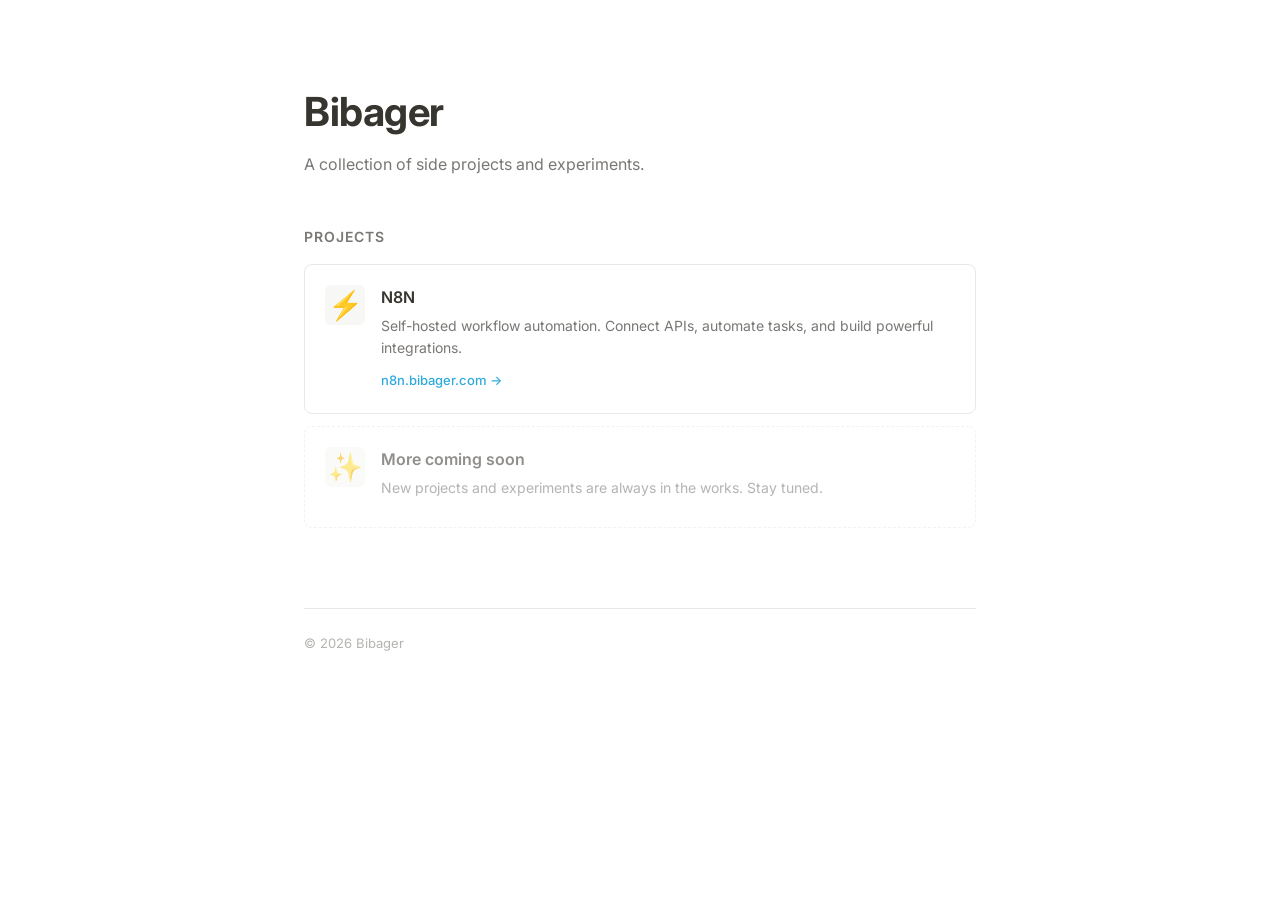
==== index.html @ 234fad2e "Add homepage files" ====
<!DOCTYPE html>
<html lang="en">
<head>
    <meta charset="UTF-8">
    <meta name="viewport" content="width=device-width, initial-scale=1.0">
    <title>Bibager - Side Projects Hub</title>
    <link rel="preconnect" href="https://fonts.googleapis.com">
    <link rel="preconnect" href="https://fonts.gstatic.com" crossorigin>
    <link href="https://fonts.googleapis.com/css2?family=Inter:wght@400;500;600;700&display=swap" rel="stylesheet">
    <link rel="stylesheet" href="style.css">
</head>
<body>
    <div class="container">
        <header>
            <h1>Bibager</h1>
            <p class="subtitle">A collection of side projects and experiments.</p>
        </header>

        <section class="projects">
            <h2>Projects</h2>
            <div class="project-grid">

                <a href="https://n8n.bibager.com" class="project-card" target="_blank">
                    <div class="card-icon">&#9889;</div>
                    <div class="card-content">
                        <h3>N8N</h3>
                        <p>Self-hosted workflow automation. Connect APIs, automate tasks, and build powerful integrations.</p>
                        <span class="card-link">n8n.bibager.com &rarr;</span>
                    </div>
                </a>

                <div class="project-card coming-soon">
                    <div class="card-icon">&#10024;</div>
                    <div class="card-content">
                        <h3>More coming soon</h3>
                        <p>New projects and experiments are always in the works. Stay tuned.</p>
                    </div>
                </div>

            </div>
        </section>

        <footer>
            <p>&copy; 2026 Bibager</p>
        </footer>
    </div>
</body>
</html>
---- style.css ----
* {
    margin: 0;
    padding: 0;
    box-sizing: border-box;
}

body {
    font-family: 'Inter', -apple-system, BlinkMacSystemFont, 'Segoe UI', sans-serif;
    background-color: #ffffff;
    color: #37352f;
    line-height: 1.6;
    -webkit-font-smoothing: antialiased;
}

.container {
    max-width: 720px;
    margin: 0 auto;
    padding: 80px 24px 40px;
}

header {
    margin-bottom: 48px;
}

header h1 {
    font-size: 40px;
    font-weight: 700;
    letter-spacing: -0.5px;
    margin-bottom: 8px;
}

.subtitle {
    font-size: 16px;
    color: #787774;
}

.projects h2 {
    font-size: 14px;
    font-weight: 600;
    text-transform: uppercase;
    letter-spacing: 1px;
    color: #787774;
    margin-bottom: 16px;
}

.project-grid {
    display: flex;
    flex-direction: column;
    gap: 12px;
}

.project-card {
    display: flex;
    align-items: flex-start;
    gap: 16px;
    padding: 20px;
    border: 1px solid #e8e8e5;
    border-radius: 8px;
    text-decoration: none;
    color: inherit;
    transition: background-color 0.15s ease, box-shadow 0.15s ease;
}

a.project-card:hover {
    background-color: #fafafa;
    box-shadow: 0 1px 3px rgba(0, 0, 0, 0.04);
}

.project-card.coming-soon {
    opacity: 0.55;
    border-style: dashed;
}

.card-icon {
    font-size: 28px;
    line-height: 1;
    flex-shrink: 0;
    width: 40px;
    height: 40px;
    display: flex;
    align-items: center;
    justify-content: center;
    background: #f7f7f5;
    border-radius: 6px;
}

.card-content h3 {
    font-size: 16px;
    font-weight: 600;
    margin-bottom: 4px;
}

.card-content p {
    font-size: 14px;
    color: #787774;
    margin-bottom: 8px;
}

.card-link {
    font-size: 13px;
    font-weight: 500;
    color: #2eaadc;
}

footer {
    margin-top: 80px;
    padding-top: 24px;
    border-top: 1px solid #e8e8e5;
}

footer p {
    font-size: 13px;
    color: #b4b4b0;
}

@media (max-width: 480px) {
    .container {
        padding: 48px 16px 32px;
    }

    header h1 {
        font-size: 32px;
    }

    .project-card {
        padding: 16px;
    }
}
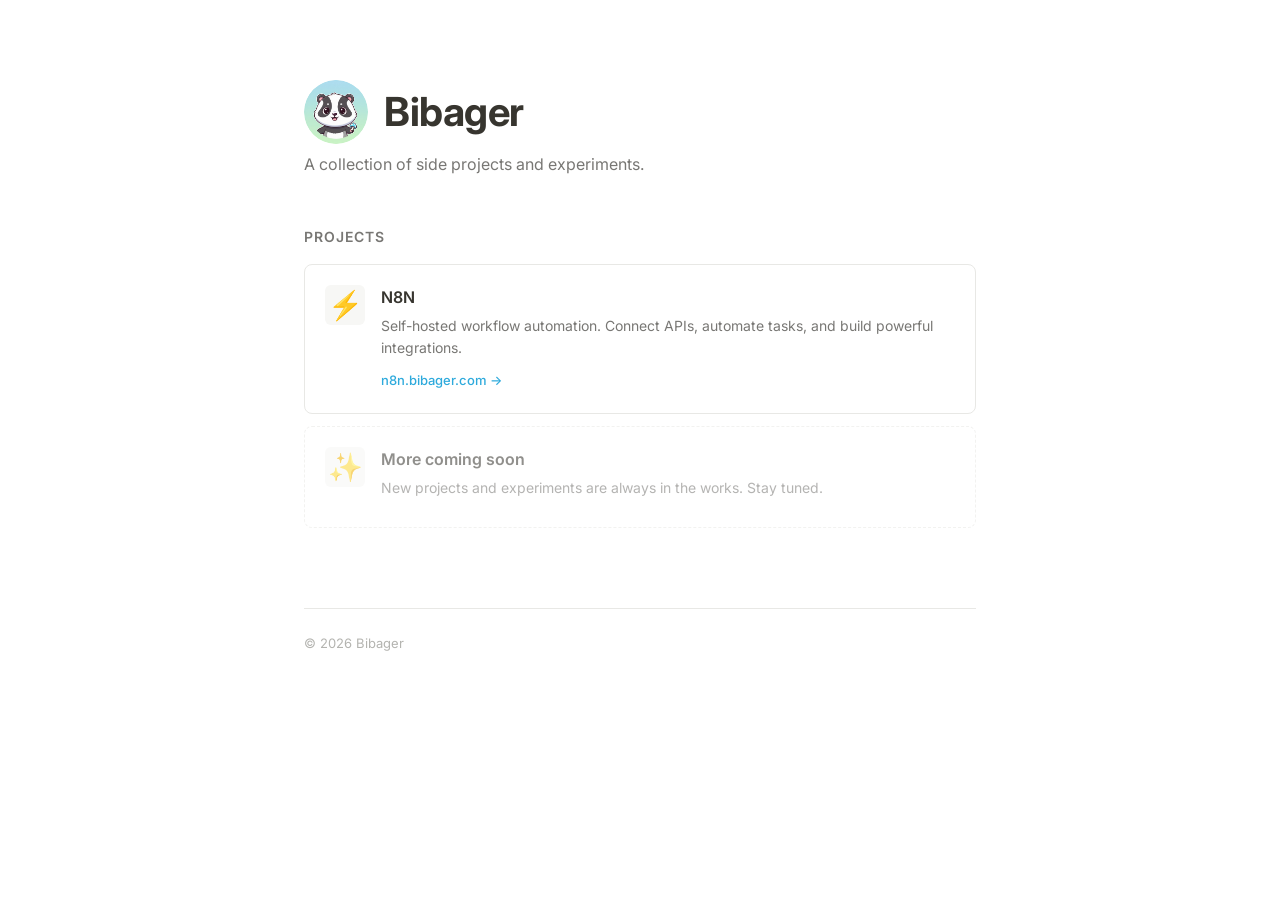
==== commit 7fa340fe: "Add mascot avatar to header" ====
--- a/index.html
+++ b/index.html
@@ -12,7 +12,10 @@
 <body>
     <div class="container">
         <header>
-            <h1>Bibager</h1>
+            <div class="header-title">
+                <img src="mascot.png" alt="Bibager mascot" class="mascot">
+                <h1>Bibager</h1>
+            </div>
             <p class="subtitle">A collection of side projects and experiments.</p>
         </header>
 
--- a/style.css
+++ b/style.css
@@ -22,11 +22,26 @@
     margin-bottom: 48px;
 }
 
+.header-title {
+    display: flex;
+    align-items: center;
+    gap: 16px;
+    margin-bottom: 8px;
+}
+
+.mascot {
+    width: 64px;
+    height: 64px;
+    border-radius: 50%;
+    object-fit: cover;
+    flex-shrink: 0;
+}
+
 header h1 {
     font-size: 40px;
     font-weight: 700;
     letter-spacing: -0.5px;
-    margin-bottom: 8px;
+    margin-bottom: 0;
 }
 
 .subtitle {
@@ -118,6 +133,11 @@
         padding: 48px 16px 32px;
     }
 
+    .mascot {
+        width: 48px;
+        height: 48px;
+    }
+
     header h1 {
         font-size: 32px;
     }
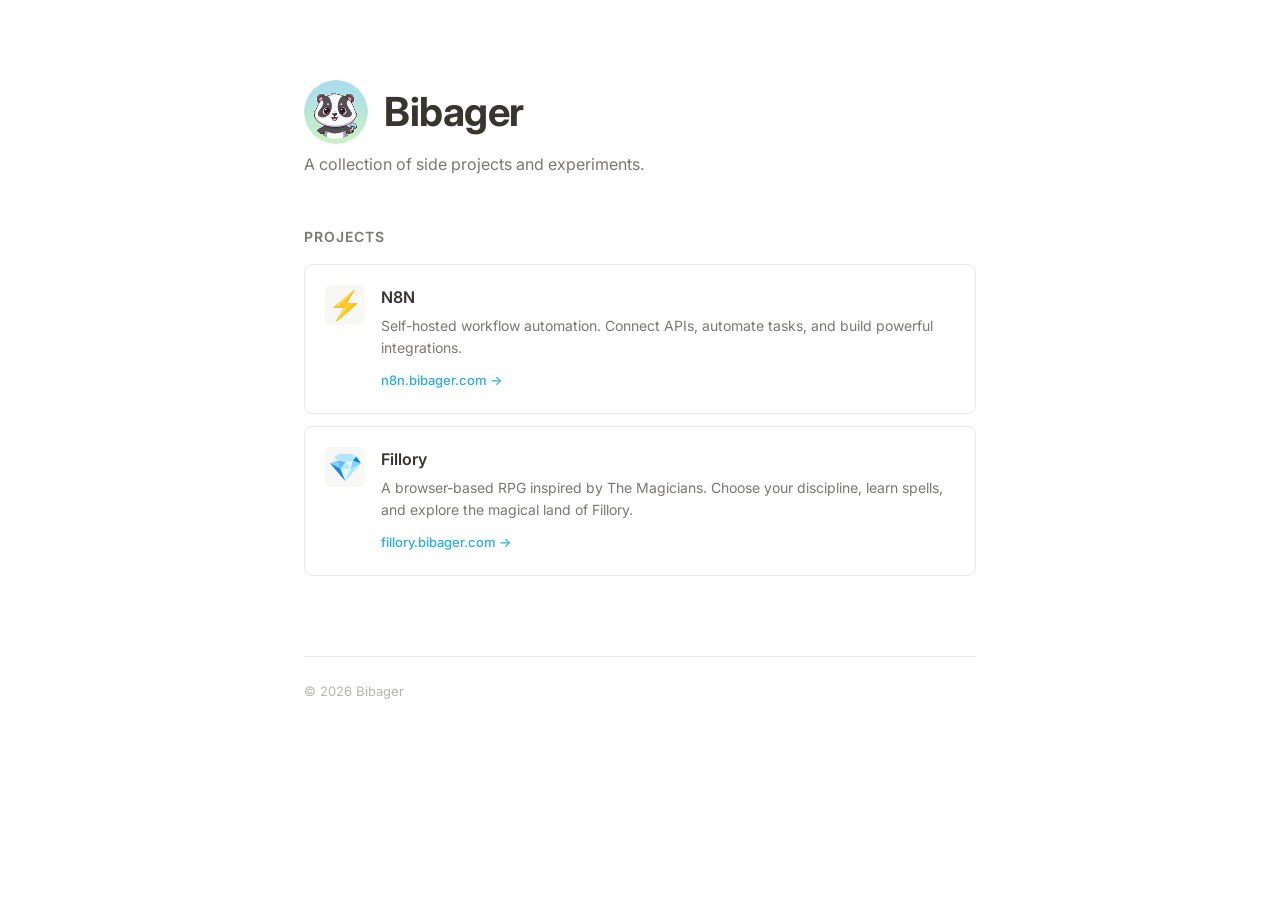
==== commit ae7bba8b: "Add Fillory RPG to homepage projects Replace "More coming soon" placeholder with link to fillory.bib" ====
--- a/index.html
+++ b/index.html
@@ -32,13 +32,14 @@
                     </div>
                 </a>
 
-                <div class="project-card coming-soon">
-                    <div class="card-icon">&#10024;</div>
+                <a href="https://fillory.bibager.com" class="project-card" target="_blank">
+                    <div class="card-icon">&#128142;</div>
                     <div class="card-content">
-                        <h3>More coming soon</h3>
-                        <p>New projects and experiments are always in the works. Stay tuned.</p>
+                        <h3>Fillory</h3>
+                        <p>A browser-based RPG inspired by The Magicians. Choose your discipline, learn spells, and explore the magical land of Fillory.</p>
+                        <span class="card-link">fillory.bibager.com &rarr;</span>
                     </div>
-                </div>
+                </a>
 
             </div>
         </section>
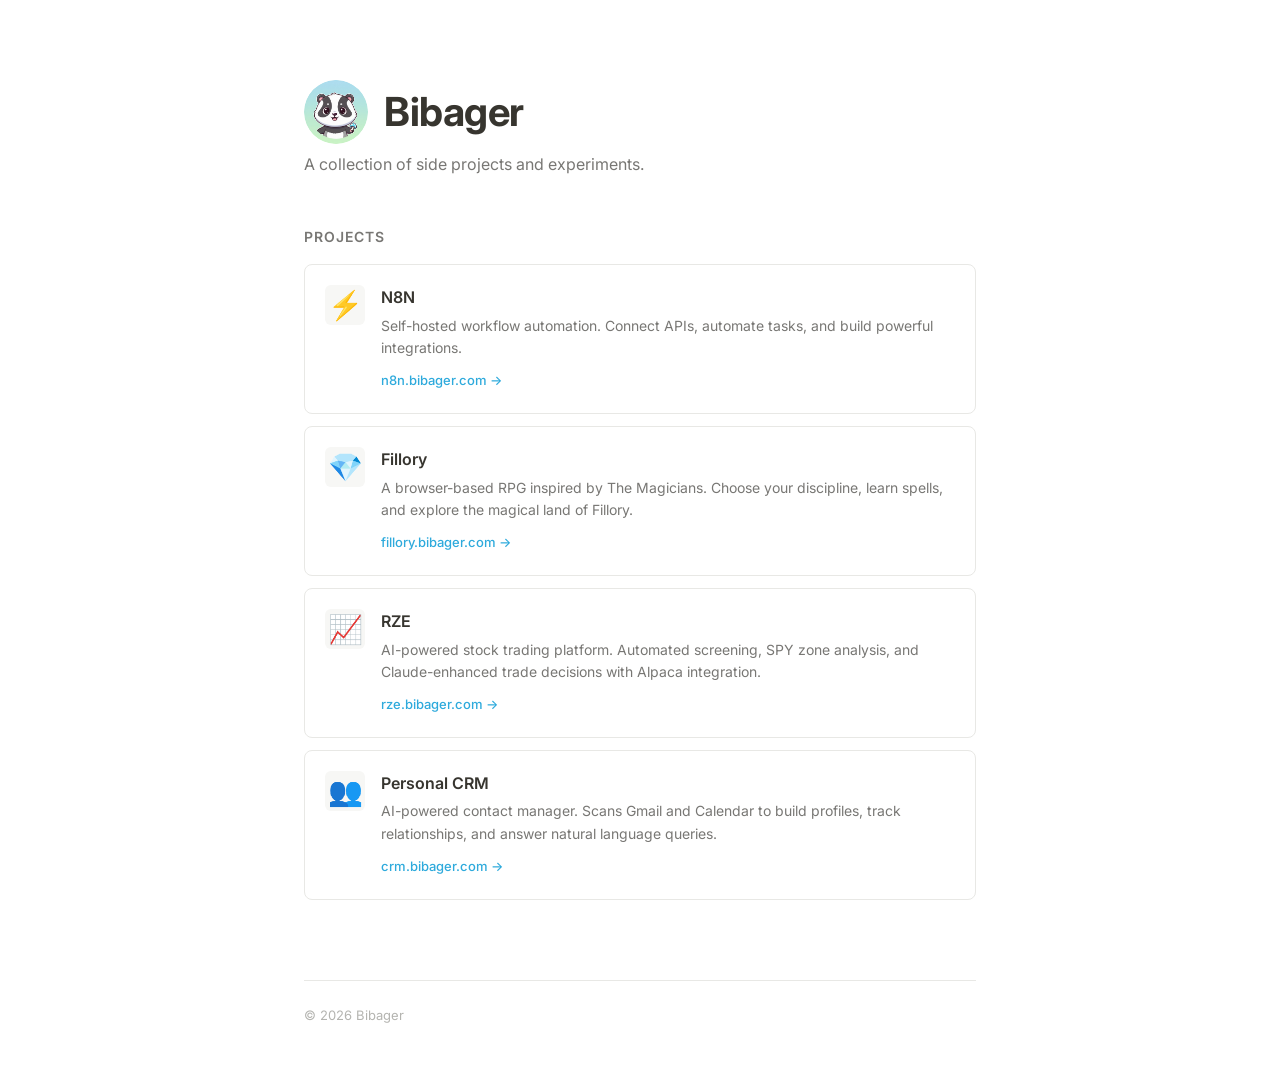
==== commit 65c0e5b2: "Add RZE and Personal CRM to homepage projects Co-Authored-By: Claude Opus 4.6 <noreply@anthropic.com" ====
--- a/index.html
+++ b/index.html
@@ -41,6 +41,24 @@
                     </div>
                 </a>
 
+                <a href="https://rze.bibager.com" class="project-card" target="_blank">
+                    <div class="card-icon">&#128200;</div>
+                    <div class="card-content">
+                        <h3>RZE</h3>
+                        <p>AI-powered stock trading platform. Automated screening, SPY zone analysis, and Claude-enhanced trade decisions with Alpaca integration.</p>
+                        <span class="card-link">rze.bibager.com &rarr;</span>
+                    </div>
+                </a>
+
+                <a href="https://crm.bibager.com" class="project-card" target="_blank">
+                    <div class="card-icon">&#128101;</div>
+                    <div class="card-content">
+                        <h3>Personal CRM</h3>
+                        <p>AI-powered contact manager. Scans Gmail and Calendar to build profiles, track relationships, and answer natural language queries.</p>
+                        <span class="card-link">crm.bibager.com &rarr;</span>
+                    </div>
+                </a>
+
             </div>
         </section>
 
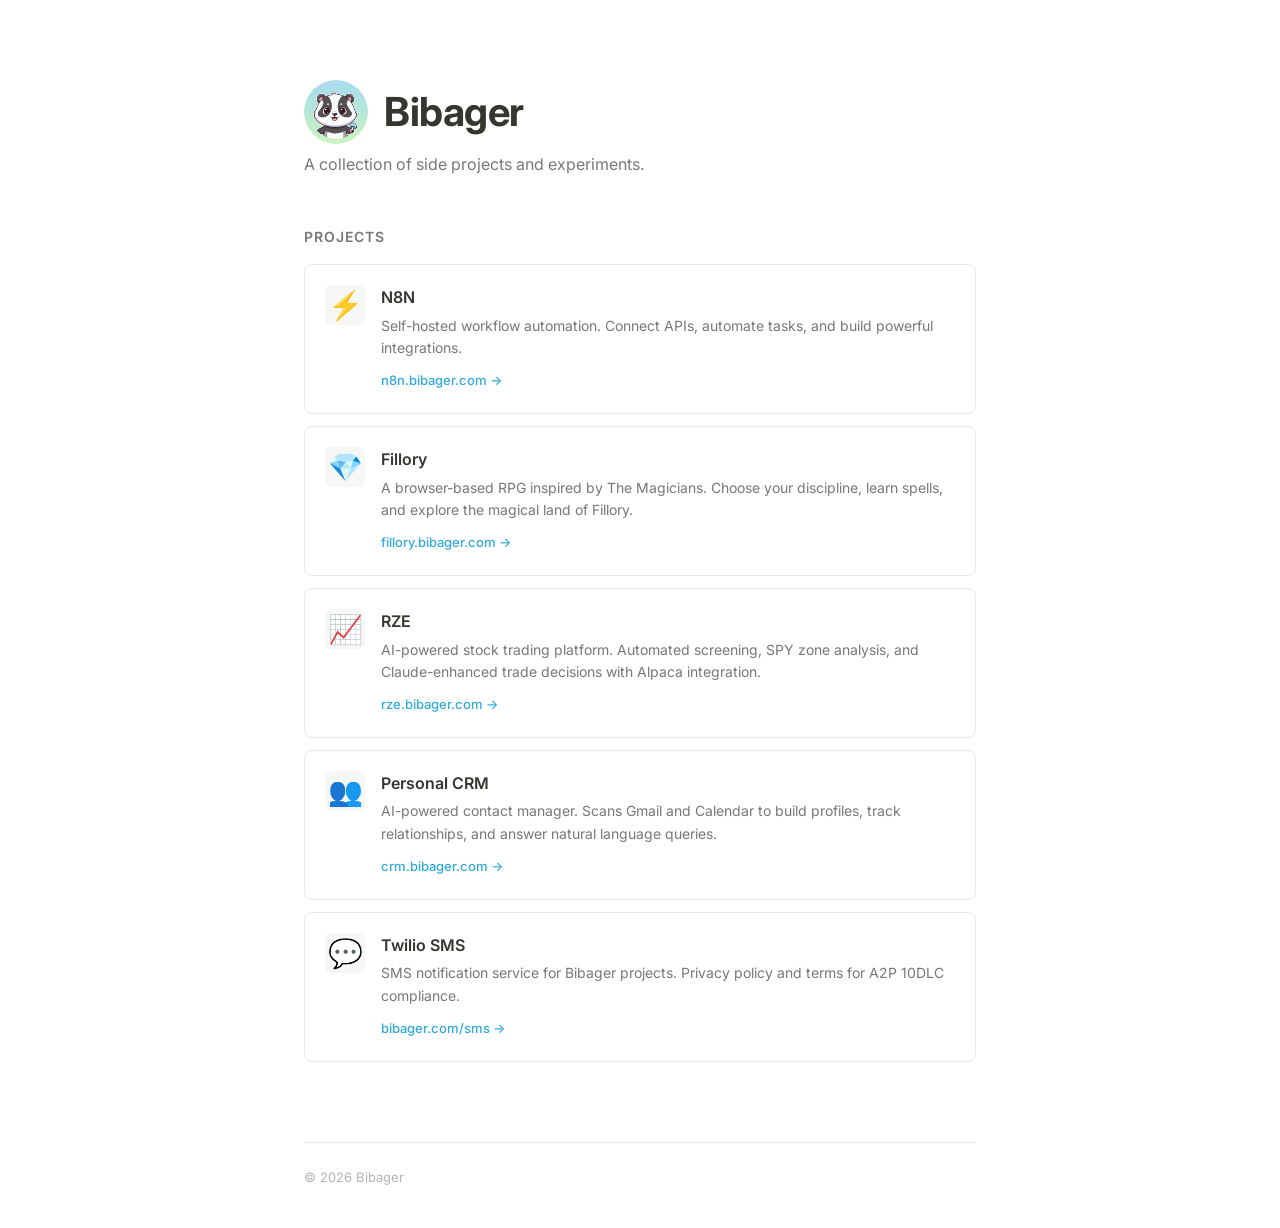
==== commit 593a158a: "Add Twilio SMS compliance pages and A2P registration info Co-Authored-By: Claude Opus 4.6 <noreply@a" ====
--- a/index.html
+++ b/index.html
@@ -59,6 +59,15 @@
                     </div>
                 </a>
 
+                <a href="sms/" class="project-card">
+                    <div class="card-icon">&#128172;</div>
+                    <div class="card-content">
+                        <h3>Twilio SMS</h3>
+                        <p>SMS notification service for Bibager projects. Privacy policy and terms for A2P 10DLC compliance.</p>
+                        <span class="card-link">bibager.com/sms &rarr;</span>
+                    </div>
+                </a>
+
             </div>
         </section>
 
